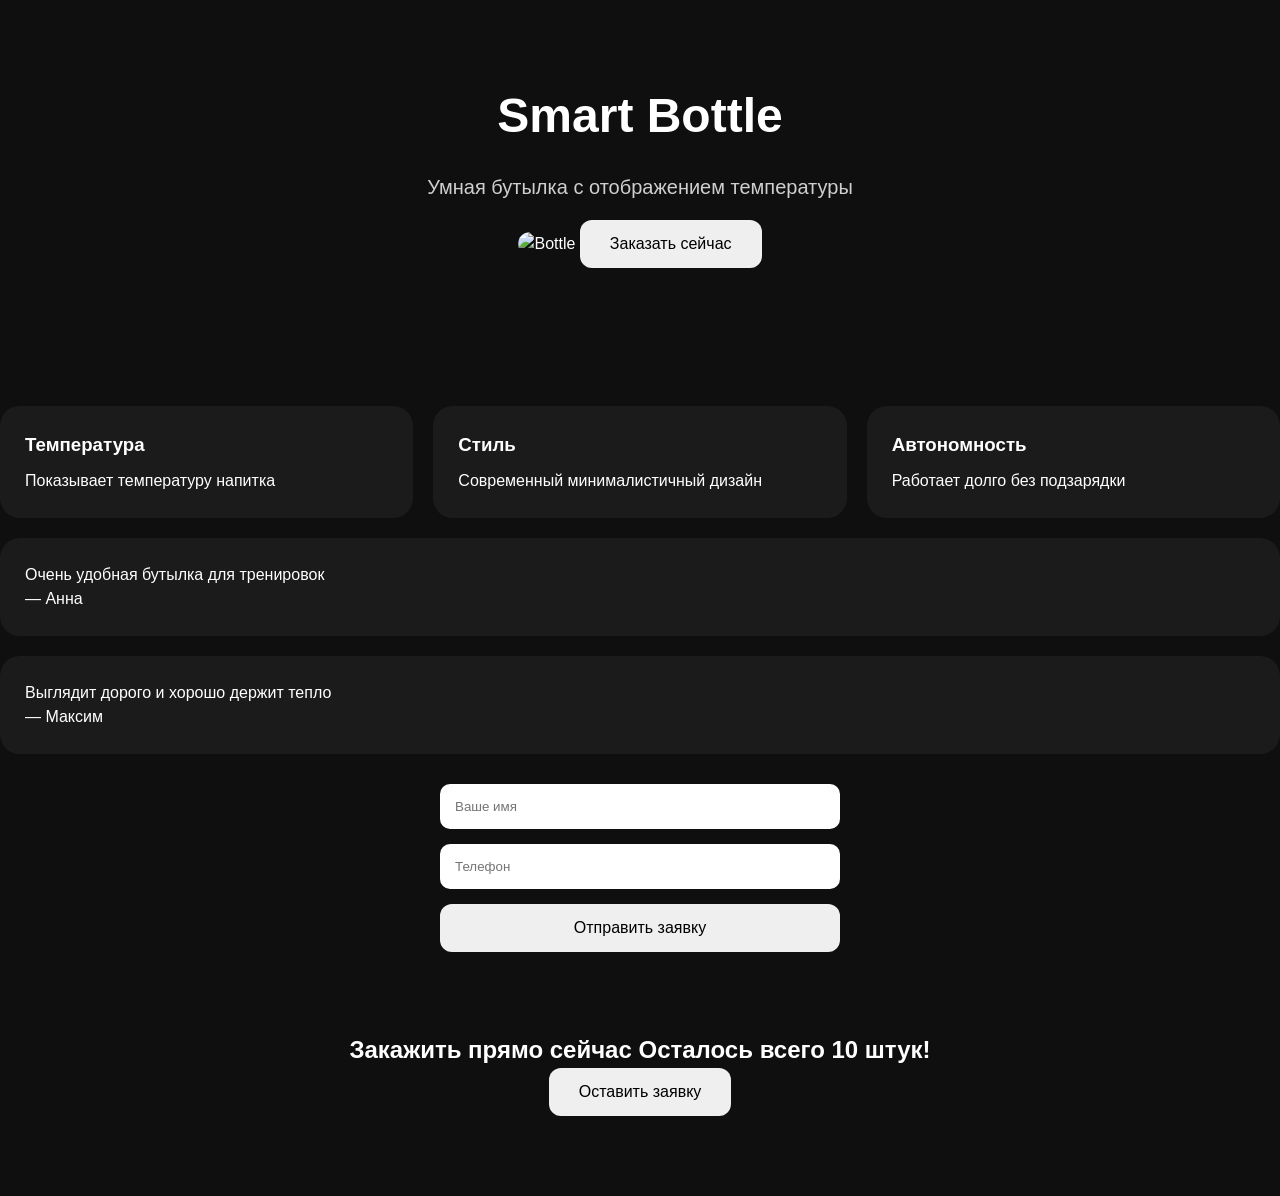
==== dropship-landing/index.html @ aeb2c3d9 "Add files via upload" ====
<!DOCTYPE html>
<html lang="ru">
<head>
  <meta charset="UTF-8" />
  <meta name="viewport" content="width=device-width, initial-scale=1.0"/>

  <title>Smart Bottle</title>

  <link rel="stylesheet" href="style.css"/>
</head>
<body>

  <!-- HERO -->

  <section class="hero">

    <div class="container">

      <h1 id="product-title"></h1>

     <p class="subtitle" id="product-subtitle">
        Умная бутылка для воды с отображением температуры
      </p>

      <img id="product-image"
        src="https://images.unsplash.com/photo-1602143407151-7111542de6e8?q=80&w=1200&auto=format&fit=crop"
        alt="Bottle"
      />

      <button>Заказать сейчас</button>

    </div>

  </section>

  <!-- BENEFITS -->

  <div class="benefits-grid" id="benefits-container"></div>

  <!-- REVIEWS -->

  <div id="reviews-container"></div>

  <!-- CTA -->

<form id="lead-form">

  <input
    type="text"
    id="name"
    placeholder="Ваше имя"
    required
  />

  <input
    type="text"
    id="phone"
    placeholder="Телефон"
    required
  />

  <button type="submit">
    Отправить заявку
  </button>

</form>

  <section class="cta">

    <div class="container">

      <h2>Закажить прямо сейчас
        Осталось всего 10 штук!</h2>

      <button>Оставить заявку</button>

    </div>

  </section>
<script src="config.js"></script>
<script src="script.js"></script>

  <script src="script.js"></script>

</body>
</html>
---- dropship-landing/style.css ----
* {
  margin: 0;
  padding: 0;
  box-sizing: border-box;
}

body {
  font-family: Arial, sans-serif;
  background: #0f0f0f;
  color: white;
  line-height: 1.5;
}

.container {
  width: 90%;
  max-width: 1100px;
  margin: auto;
}

section {
  padding: 80px 0;
}

.hero {
  text-align: center;
}

.hero img {
  width: 100%;
  max-width: 400px;
  border-radius: 20px;
  margin: 30px 0;
}

h1 {
  font-size: 48px;
  margin-bottom: 20px;
}

.subtitle {
  font-size: 20px;
  opacity: 0.8;
}

button {
  padding: 15px 30px;
  border: none;
  border-radius: 12px;
  cursor: pointer;
  font-size: 16px;
}

.benefits-grid {
  display: grid;
  grid-template-columns: repeat(3, 1fr);
  gap: 20px;
  margin-top: 40px;
}

.card,
.review-card {
  background: #1b1b1b;
  padding: 25px;
  border-radius: 20px;
}

.card h3 {
  margin-bottom: 10px;
}

.review-card {
  margin-top: 20px;
}

form {
  display: flex;
  flex-direction: column;
  gap: 15px;

  max-width: 400px;
  margin: 30px auto 0;
}

input {
  padding: 15px;
  border-radius: 10px;
  border: none;
}

.cta {
  text-align: center;
}

@media (max-width: 768px) {

  h1 {
    font-size: 36px;
  }

  .benefits-grid {
    grid-template-columns: 1fr;
  }

}
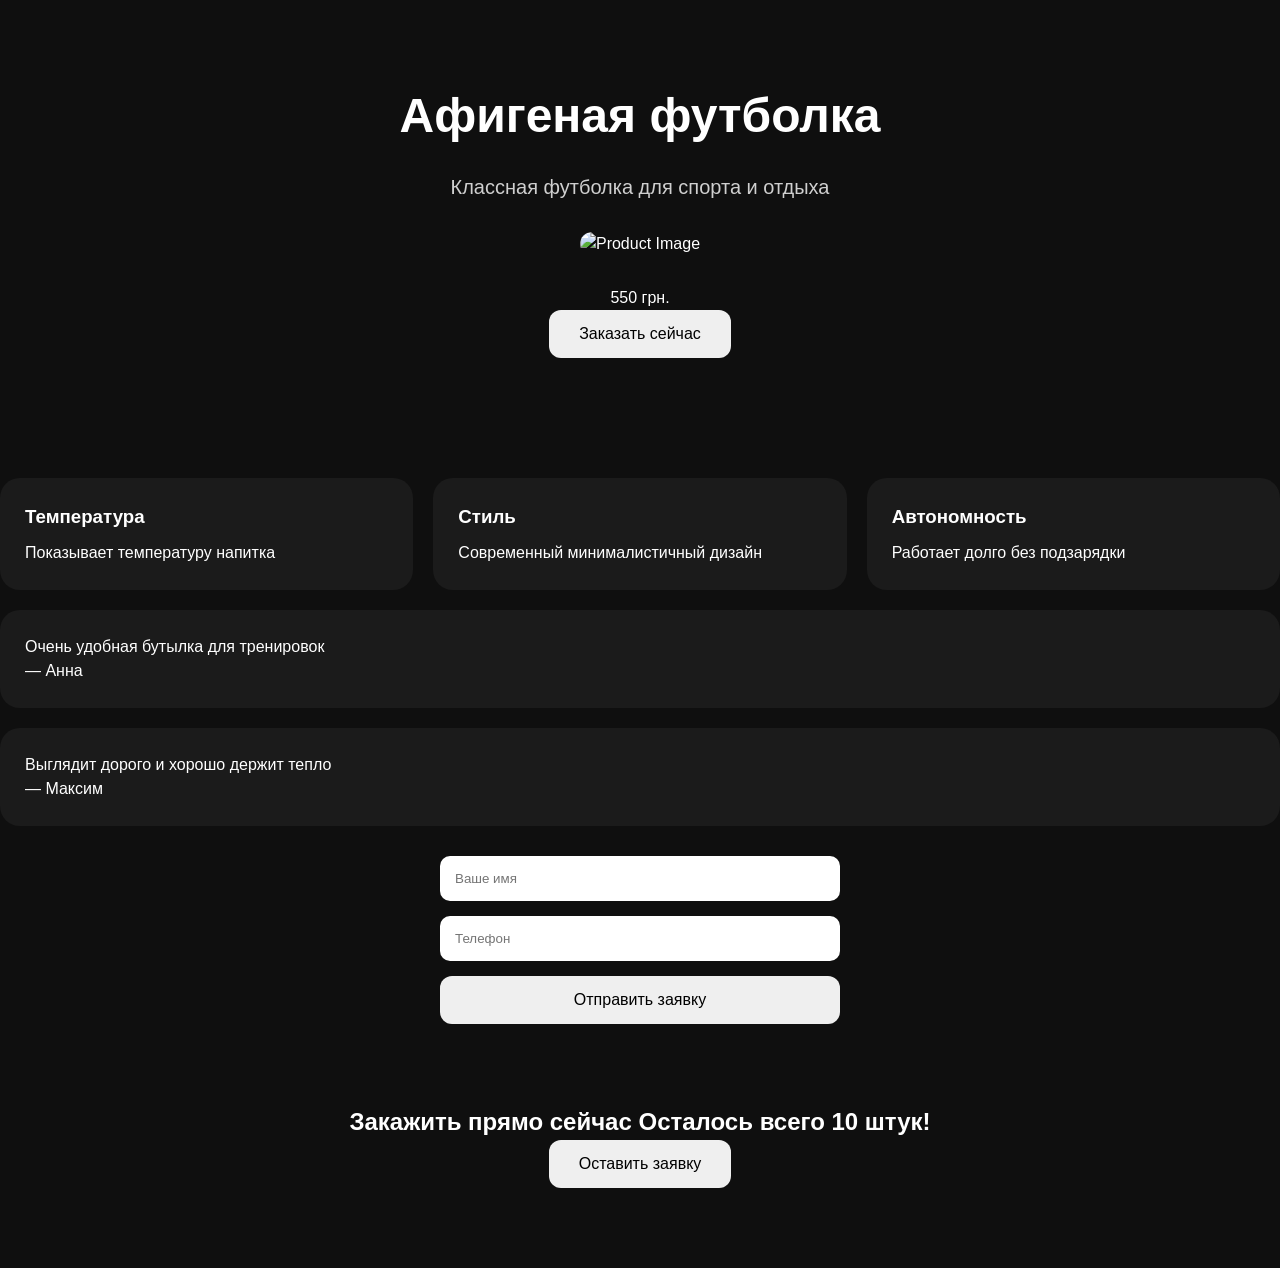
==== commit cf5b9631: "add photo" ====
--- a/dropship-landing/index.html
+++ b/dropship-landing/index.html
@@ -22,10 +22,9 @@
         Умная бутылка для воды с отображением температуры
       </p>
 
-      <img id="product-image"
-        src="https://images.unsplash.com/photo-1602143407151-7111542de6e8?q=80&w=1200&auto=format&fit=crop"
-        alt="Bottle"
-      />
+    <img id="product-image" src="./images/gorlo.png" alt="Product Image"/>
+
+       <p class="price" id="product-price">550 грн.</p>
 
       <button>Заказать сейчас</button>
 
